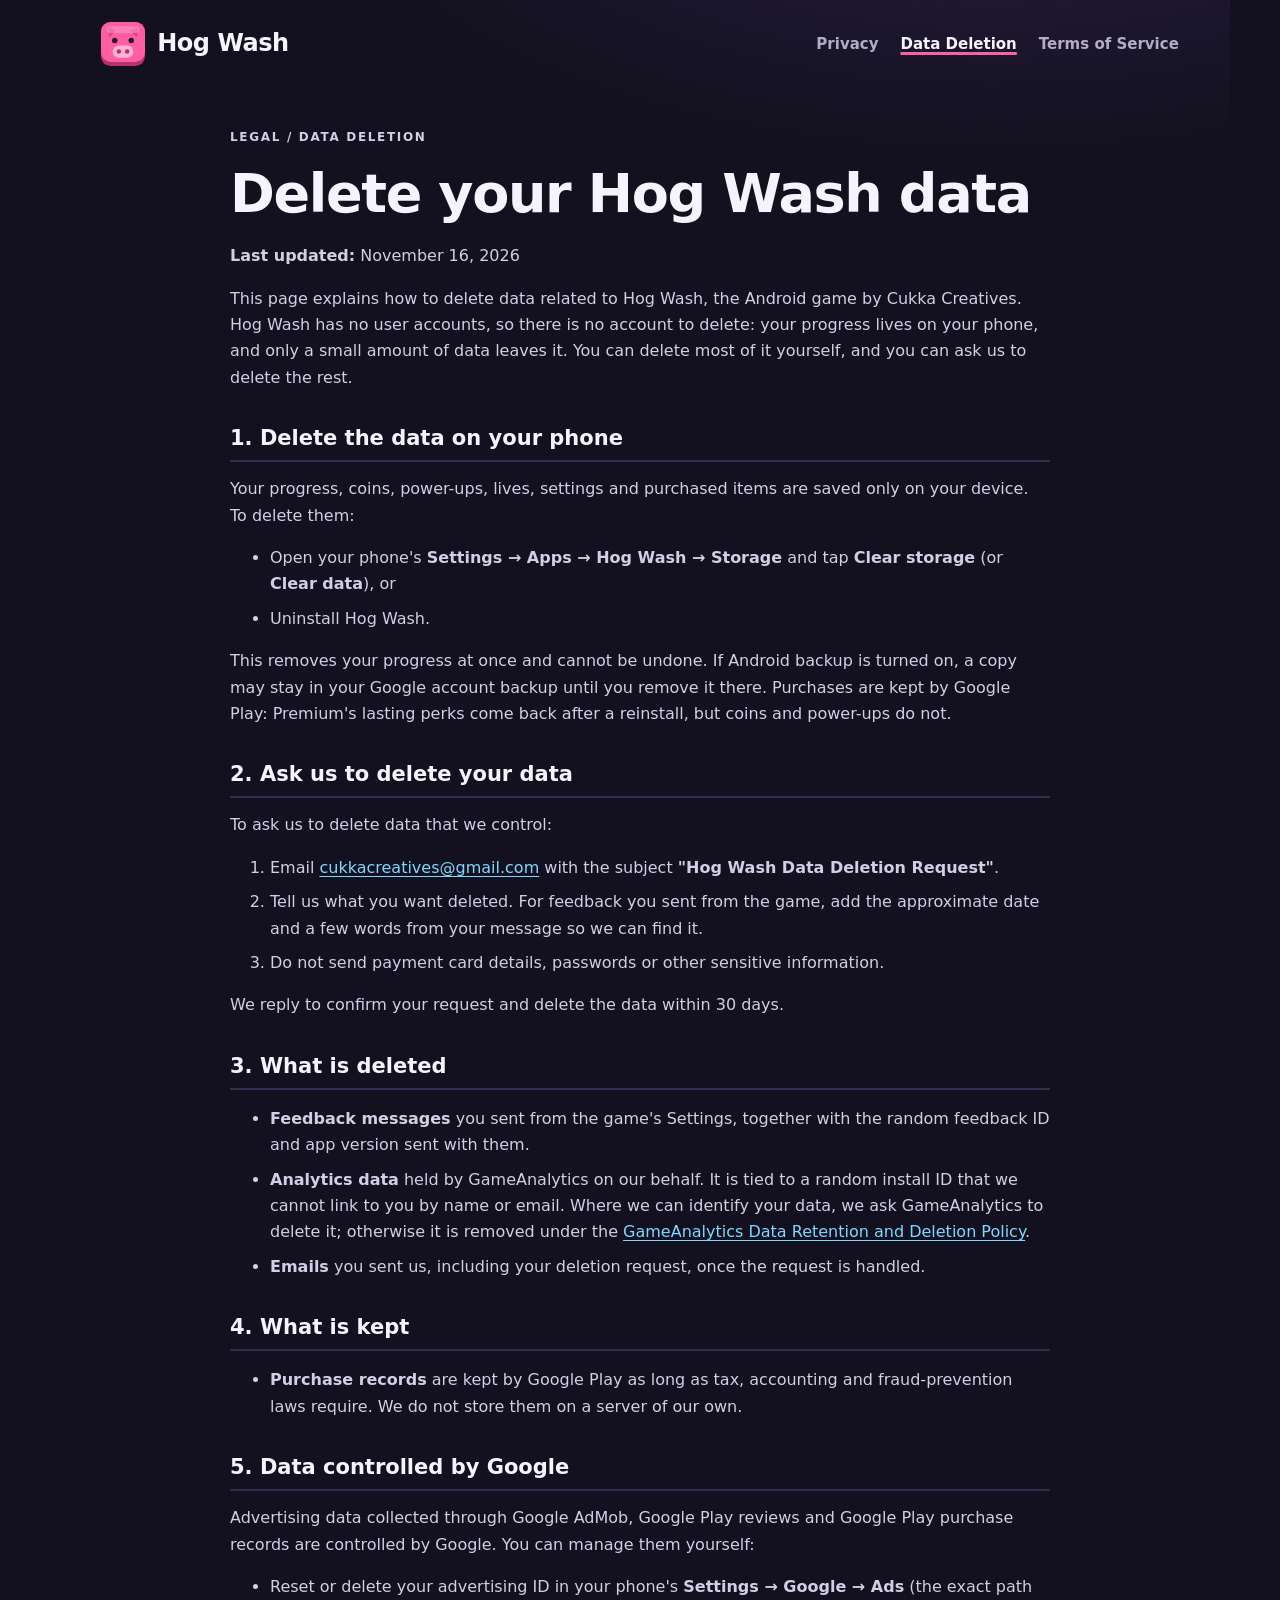
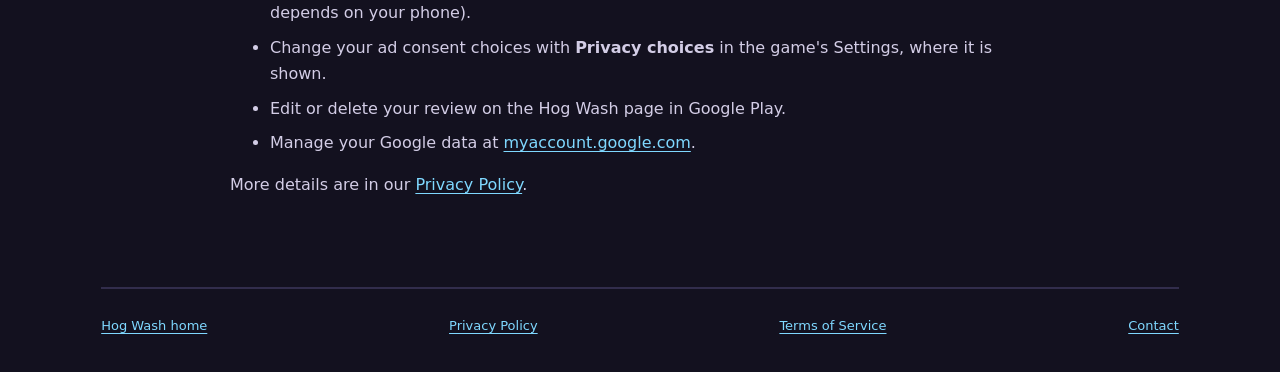
==== data-deletion.html @ 0574d858 "Add files via upload" ====
<!doctype html>
<html lang="en">
<head>
  <meta charset="utf-8" />
  <meta name="viewport" content="width=device-width, initial-scale=1" />
  <meta name="description" content="How to delete your Hog Wash data or request its deletion." />
  <meta name="theme-color" content="#13111f" />
  <title>Hog Wash — Data Deletion</title>
  <link rel="icon" href="./pig.svg" type="image/svg+xml" />
  <link rel="stylesheet" href="./styles.css" />
</head>
<body>
  <a class="skip-link" href="#main">Skip to content</a>
  <header class="site-header">
    <a class="brand" href="./" aria-label="Hog Wash home">
      <img src="./pig.svg" alt="" width="44" height="44" />
      <span>Hog Wash</span>
    </a>
    <nav aria-label="Legal">
      <a href="./privacy-policy.html">Privacy</a>
      <a aria-current="page" href="./data-deletion.html">Data Deletion</a>
      <a href="./terms-of-service.html">Terms of Service</a>
    </nav>
  </header>

  <main class="legal" id="main">
    <p class="eyebrow">Legal / Data deletion</p>
    <h1>Delete your Hog Wash data</h1>
    <p><strong>Last updated:</strong> November 16, 2026</p>

    <p>
      This page explains how to delete data related to Hog Wash, the Android game
      by Cukka Creatives. Hog Wash has no user accounts, so there is no account to
      delete: your progress lives on your phone, and only a small amount of data
      leaves it. You can delete most of it yourself, and you can ask us to delete
      the rest.
    </p>

    <h2>1. Delete the data on your phone</h2>
    <p>
      Your progress, coins, power-ups, lives, settings and purchased items are
      saved only on your device. To delete them:
    </p>
    <ul>
      <li>Open your phone's <strong>Settings → Apps → Hog Wash → Storage</strong> and tap <strong>Clear storage</strong> (or <strong>Clear data</strong>), or</li>
      <li>Uninstall Hog Wash.</li>
    </ul>
    <p>
      This removes your progress at once and cannot be undone. If Android backup
      is turned on, a copy may stay in your Google account backup until you
      remove it there. Purchases are kept by Google Play: Premium's lasting perks
      come back after a reinstall, but coins and power-ups do not.
    </p>

    <h2>2. Ask us to delete your data</h2>
    <p>To ask us to delete data that we control:</p>
    <ol>
      <li>
        Email
        <a href="mailto:cukkacreatives@gmail.com?subject=Hog%20Wash%20Data%20Deletion%20Request">cukkacreatives@gmail.com</a>
        with the subject <strong>"Hog Wash Data Deletion Request"</strong>.
      </li>
      <li>
        Tell us what you want deleted. For feedback you sent from the game, add
        the approximate date and a few words from your message so we can find it.
      </li>
      <li>
        Do not send payment card details, passwords or other sensitive
        information.
      </li>
    </ol>
    <p>
      We reply to confirm your request and delete the data within 30 days.
    </p>

    <h2>3. What is deleted</h2>
    <ul>
      <li>
        <strong>Feedback messages</strong> you sent from the game's Settings,
        together with the random feedback ID and app version sent with them.
      </li>
      <li>
        <strong>Analytics data</strong> held by GameAnalytics on our behalf. It is
        tied to a random install ID that we cannot link to you by name or email.
        Where we can identify your data, we ask GameAnalytics to delete it;
        otherwise it is removed under the
        <a href="https://www.gameanalytics.com/trust/data-retention-and-deletion-policy" target="_blank" rel="noopener">GameAnalytics Data Retention and Deletion Policy</a>.
      </li>
      <li>
        <strong>Emails</strong> you sent us, including your deletion request,
        once the request is handled.
      </li>
    </ul>

    <h2>4. What is kept</h2>
    <ul>
      <li>
        <strong>Purchase records</strong> are kept by Google Play as long as tax,
        accounting and fraud-prevention laws require. We do not store them on a
        server of our own.
      </li>
    </ul>

    <h2>5. Data controlled by Google</h2>
    <p>
      Advertising data collected through Google AdMob, Google Play reviews and
      Google Play purchase records are controlled by Google. You can manage them
      yourself:
    </p>
    <ul>
      <li>Reset or delete your advertising ID in your phone's <strong>Settings → Google → Ads</strong> (the exact path depends on your phone).</li>
      <li>Change your ad consent choices with <strong>Privacy choices</strong> in the game's Settings, where it is shown.</li>
      <li>Edit or delete your review on the Hog Wash page in Google Play.</li>
      <li>Manage your Google data at <a href="https://myaccount.google.com/data-and-privacy" target="_blank" rel="noopener">myaccount.google.com</a>.</li>
    </ul>

    <p>
      More details are in our <a href="./privacy-policy.html">Privacy Policy</a>.
    </p>
  </main>

  <footer>
    <a href="./">Hog Wash home</a>
    <a href="./privacy-policy.html">Privacy Policy</a>
    <a href="./terms-of-service.html">Terms of Service</a>
    <a href="mailto:cukkacreatives@gmail.com">Contact</a>
  </footer>
</body>
</html>
---- styles.css ----
:root {
  color-scheme: dark;
  --background: #13111f;
  --surface: #1e1b30;
  --surface-2: #26223c;
  --ink: #f6f3ff;
  --muted: #b3acc9;
  --line: #322d4c;
  --pink: #ff5fa2;
  --pink-dark: #b8306c;
  --orange: #ff8a1f;
  --cyan: #1fc0d6;
  --green: #4cc33d;
  --blue: #3c74e8;
  --purple: #9b5cf2;
  --yellow: #ffd23f;
  --yellow-dark: #d99a12;
}
* { box-sizing: border-box; }
html { background: var(--background); scroll-padding-top: 24px; }
body { max-width: 1180px; min-height: 100vh; margin: 0 auto; padding: 0 clamp(16px, 4vw, 56px); color: var(--ink); background: radial-gradient(1200px 600px at 80% -10%, #2a1f45 0%, transparent 60%), var(--background); font-family: "Segoe UI", system-ui, -apple-system, sans-serif; line-height: 1.65; }
a { color: #7fd8ff; text-underline-offset: 3px; }
a:hover { color: var(--pink); }
a:focus-visible { outline: 3px solid var(--yellow); outline-offset: 4px; border-radius: 4px; }
.skip-link { position: absolute; top: -100px; padding: 12px; color: var(--ink); background: var(--surface); z-index: 5; }
.skip-link:focus { top: 12px; }
.site-header { display: flex; justify-content: space-between; align-items: center; gap: 24px; padding: 22px 0; }
.brand { display: inline-flex; align-items: center; gap: 12px; color: var(--ink); text-decoration: none; font-size: 24px; font-weight: 800; letter-spacing: -.02em; }
.brand:hover { color: var(--ink); }
.brand img { flex-shrink: 0; }
nav, footer div { display: flex; flex-wrap: wrap; gap: 10px 22px; }
nav a { color: var(--muted); font-size: 15px; font-weight: 600; text-decoration: none; }
nav a:hover, nav a[aria-current="page"] { color: var(--ink); text-decoration: underline; text-decoration-thickness: 3px; text-decoration-color: var(--pink); }
main { padding: 12px 0 56px; }

/* Hero */
.hero { display: grid; grid-template-columns: minmax(0, 1.2fr) minmax(0, 1fr); align-items: center; gap: 32px; padding: clamp(28px, 5vw, 60px); border-radius: 28px; background: linear-gradient(160deg, var(--surface-2), var(--surface)); box-shadow: 0 6px 0 #0b0a14, inset 0 1px 0 rgb(255 255 255 / .06); }
.hero-logo { display: block; width: min(100%, 300px); height: auto; margin: 0 0 22px; filter: drop-shadow(0 10px 18px rgb(0 0 0 / .45)); }
.eyebrow { margin: 0 0 16px; color: var(--pink); font-size: 12px; font-weight: 800; text-transform: uppercase; letter-spacing: .14em; }
h1, h2, h3 { line-height: 1.1; letter-spacing: -.025em; }
h1 { margin: 0; font-size: clamp(38px, 5.6vw, 64px); font-weight: 800; }
h1 span, h2 span { color: var(--yellow); }
h2 { margin: 0 0 18px; font-size: clamp(30px, 4vw, 44px); font-weight: 800; }
h3 { margin: 0 0 8px; font-size: 20px; font-weight: 700; }
p { margin: 0 0 16px; }
.lede { max-width: 520px; margin: 22px 0 28px; color: var(--muted); font-size: 18px; }
.button { display: inline-flex; align-items: center; gap: 12px; padding: 14px 24px; border-radius: 16px; color: #3a2600; background: linear-gradient(180deg, #ffe27a, var(--yellow)); box-shadow: 0 5px 0 var(--yellow-dark); font-size: 16px; font-weight: 800; text-decoration: none; }
.button:hover { color: #3a2600; background: #ffe68a; }
.button:active { transform: translateY(3px); box-shadow: 0 2px 0 var(--yellow-dark); }
.hero-note { margin: 22px 0 0; color: var(--muted); font-size: 14px; }

/* Hero art: a cube picture above a row of slots with piglets */
.hero-art { display: grid; justify-items: center; gap: 4px; }
.hero-art .model { width: min(100%, 256px); height: auto; filter: drop-shadow(0 16px 22px rgb(0 0 0 / .5)); }
.slots { display: flex; gap: 10px; padding: 10px; border-radius: 20px; background: #0e0d18; box-shadow: inset 0 2px 8px rgb(0 0 0 / .6); }
.slot { display: grid; place-items: center; width: 74px; height: 74px; border-radius: 14px; background: #1b1830; box-shadow: inset 0 -3px 0 rgb(255 255 255 / .04); }
.slot.empty { border: 2px dashed var(--line); background: transparent; }
.piglet { position: relative; width: 64px; height: 64px; }
.piglet img { display: block; width: 100%; height: 100%; }
@supports ((mask-image: url("x.png")) or (-webkit-mask-image: url("x.png"))) {
  .piglet { background: var(--tint, #ffffff); -webkit-mask: url("./images/piglet.png") center / contain no-repeat; mask: url("./images/piglet.png") center / contain no-repeat; }
  .piglet img { mix-blend-mode: multiply; }
}
.piglet.pink { --tint: #ff7ab4; }
.piglet.orange { --tint: #ffa04a; }
.piglet.cyan { --tint: #4fd3e4; }

/* Sections */
.steps, .boosts { padding: 72px 0 24px; }
.section-heading { max-width: 640px; }
.section-heading > p:last-child { color: var(--muted); }
.card-grid { display: grid; grid-template-columns: repeat(3, minmax(0, 1fr)); gap: 20px; margin-top: 28px; }
.card-grid.four { grid-template-columns: repeat(4, minmax(0, 1fr)); }
.card-grid article { padding: 24px; border-radius: 20px; background: var(--surface); box-shadow: 0 4px 0 #0b0a14, inset 0 1px 0 rgb(255 255 255 / .05); }
.card-grid p { margin: 0; color: var(--muted); font-size: 15px; }
.badge { display: inline-grid; place-items: center; width: 40px; height: 40px; margin-bottom: 14px; border-radius: 11px; color: #fff; font-size: 18px; font-weight: 800; box-shadow: inset 0 -5px 0 rgb(0 0 0 / .25), inset 0 3px 0 rgb(255 255 255 / .3); text-shadow: 0 1px 0 rgb(0 0 0 / .25); }
.badge.pink { background: var(--pink); }
.badge.orange { background: var(--orange); }
.badge.cyan { background: var(--cyan); }
.badge.green { background: var(--green); }
.badge.blue { background: var(--blue); }
.badge.purple { background: var(--purple); }
.badge.yellow { background: var(--yellow); color: #3a2600; text-shadow: none; }
.twist { display: grid; grid-template-columns: auto 1fr; gap: 20px; align-items: center; margin-top: 28px; padding: 24px; border: 2px dashed var(--line); border-radius: 20px; }
.twist .badge { margin: 0; }
.twist p { margin: 0; color: var(--muted); }
.twist strong { color: var(--ink); }
.coins { margin-top: 20px; color: var(--muted); }
.notice { margin-top: 64px; padding: 28px 32px; border-radius: 20px; background: #221a33; border: 1px solid var(--line); }
.notice h2 { font-size: 20px; letter-spacing: 0; }
.notice p { color: var(--muted); font-size: 15px; }
.notice p:last-child { margin-bottom: 0; }

/* Legal pages */
.legal { max-width: 820px; margin: 0 auto; padding: 40px 0 72px; overflow-wrap: anywhere; }
.legal h1 { margin-bottom: 20px; font-size: clamp(34px, 6vw, 54px); }
.legal h2 { margin: 36px 0 14px; padding-bottom: 10px; border-bottom: 2px solid var(--line); font-size: 21px; letter-spacing: 0; }
.legal p, .legal li { color: #d3cde6; }
.legal li + li { margin-top: 8px; }

footer { display: flex; justify-content: space-between; align-items: flex-start; gap: 28px; padding: 26px 0 36px; border-top: 2px solid var(--line); color: var(--muted); font-size: 13px; }
footer p { margin: 0; }
footer div { justify-content: flex-end; }
@media (max-width: 900px) {
  .card-grid.four { grid-template-columns: repeat(2, minmax(0, 1fr)); }
}
@media (max-width: 680px) {
  .site-header { align-items: flex-start; flex-direction: column; gap: 12px; }
  .hero { grid-template-columns: 1fr; padding: 28px 20px; text-align: center; }
  .hero-logo { width: 220px; margin-inline: auto; }
  .lede { margin-inline: auto; }
  .hero-art .model { width: 220px; }
  .slot { width: 64px; height: 64px; }
  .piglet { width: 54px; height: 54px; }
  .card-grid, .card-grid.four { grid-template-columns: 1fr; }
  .steps, .boosts { padding-top: 52px; }
  .twist { grid-template-columns: 1fr; }
  .notice { margin-top: 36px; padding: 24px 20px; }
  footer { flex-direction: column; gap: 16px; }
  footer div { justify-content: flex-start; }
}
@media (prefers-reduced-motion: no-preference) {
  html { scroll-behavior: smooth; }
  .button { transition: background-color 150ms ease, transform 80ms ease; }
}
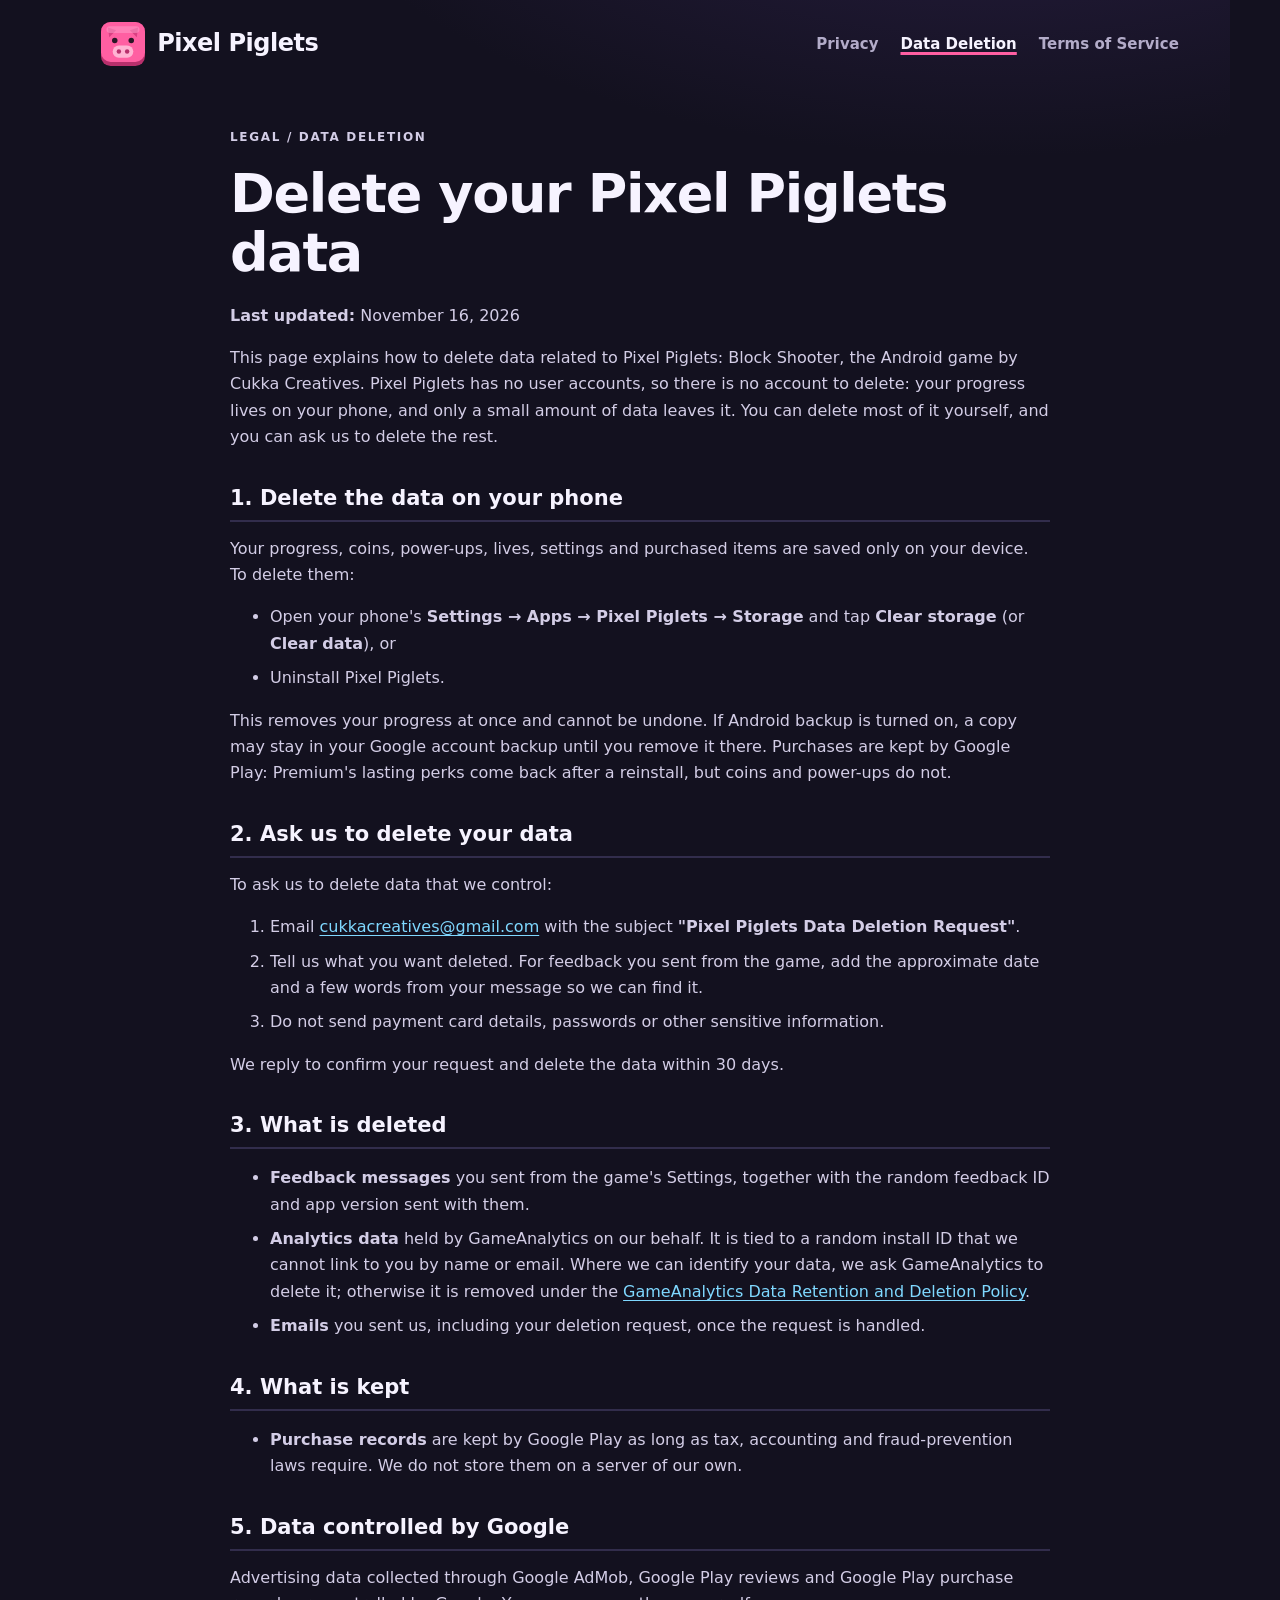
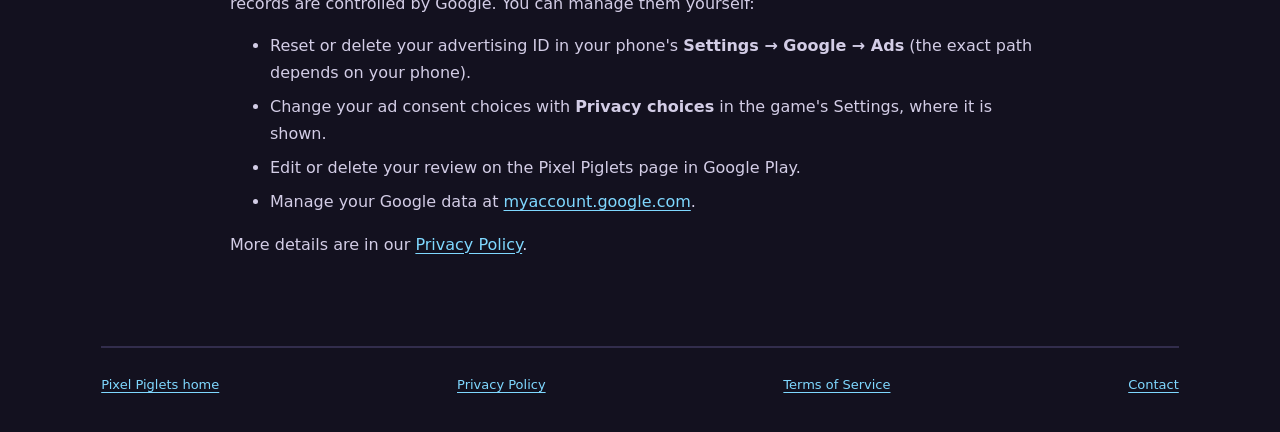
==== commit 1e3611a3: "Add files via upload" ====
--- a/data-deletion.html
+++ b/data-deletion.html
@@ -3,18 +3,18 @@
 <head>
   <meta charset="utf-8" />
   <meta name="viewport" content="width=device-width, initial-scale=1" />
-  <meta name="description" content="How to delete your Hog Wash data or request its deletion." />
+  <meta name="description" content="How to delete your Pixel Piglets: Block Shooter data or request its deletion." />
   <meta name="theme-color" content="#13111f" />
-  <title>Hog Wash — Data Deletion</title>
+  <title>Pixel Piglets: Block Shooter — Data Deletion</title>
   <link rel="icon" href="./pig.svg" type="image/svg+xml" />
   <link rel="stylesheet" href="./styles.css" />
 </head>
 <body>
   <a class="skip-link" href="#main">Skip to content</a>
   <header class="site-header">
-    <a class="brand" href="./" aria-label="Hog Wash home">
+    <a class="brand" href="./" aria-label="Pixel Piglets home">
       <img src="./pig.svg" alt="" width="44" height="44" />
-      <span>Hog Wash</span>
+      <span>Pixel Piglets</span>
     </a>
     <nav aria-label="Legal">
       <a href="./privacy-policy.html">Privacy</a>
@@ -25,12 +25,12 @@
 
   <main class="legal" id="main">
     <p class="eyebrow">Legal / Data deletion</p>
-    <h1>Delete your Hog Wash data</h1>
+    <h1>Delete your Pixel Piglets data</h1>
     <p><strong>Last updated:</strong> November 16, 2026</p>
 
     <p>
-      This page explains how to delete data related to Hog Wash, the Android game
-      by Cukka Creatives. Hog Wash has no user accounts, so there is no account to
+      This page explains how to delete data related to Pixel Piglets: Block Shooter, the Android game
+      by Cukka Creatives. Pixel Piglets has no user accounts, so there is no account to
       delete: your progress lives on your phone, and only a small amount of data
       leaves it. You can delete most of it yourself, and you can ask us to delete
       the rest.
@@ -42,8 +42,8 @@
       saved only on your device. To delete them:
     </p>
     <ul>
-      <li>Open your phone's <strong>Settings → Apps → Hog Wash → Storage</strong> and tap <strong>Clear storage</strong> (or <strong>Clear data</strong>), or</li>
-      <li>Uninstall Hog Wash.</li>
+      <li>Open your phone's <strong>Settings → Apps → Pixel Piglets → Storage</strong> and tap <strong>Clear storage</strong> (or <strong>Clear data</strong>), or</li>
+      <li>Uninstall Pixel Piglets.</li>
     </ul>
     <p>
       This removes your progress at once and cannot be undone. If Android backup
@@ -57,8 +57,8 @@
     <ol>
       <li>
         Email
-        <a href="mailto:cukkacreatives@gmail.com?subject=Hog%20Wash%20Data%20Deletion%20Request">cukkacreatives@gmail.com</a>
-        with the subject <strong>"Hog Wash Data Deletion Request"</strong>.
+        <a href="mailto:cukkacreatives@gmail.com?subject=Pixel%20Piglets%20Data%20Deletion%20Request">cukkacreatives@gmail.com</a>
+        with the subject <strong>"Pixel Piglets Data Deletion Request"</strong>.
       </li>
       <li>
         Tell us what you want deleted. For feedback you sent from the game, add
@@ -110,7 +110,7 @@
     <ul>
       <li>Reset or delete your advertising ID in your phone's <strong>Settings → Google → Ads</strong> (the exact path depends on your phone).</li>
       <li>Change your ad consent choices with <strong>Privacy choices</strong> in the game's Settings, where it is shown.</li>
-      <li>Edit or delete your review on the Hog Wash page in Google Play.</li>
+      <li>Edit or delete your review on the Pixel Piglets page in Google Play.</li>
       <li>Manage your Google data at <a href="https://myaccount.google.com/data-and-privacy" target="_blank" rel="noopener">myaccount.google.com</a>.</li>
     </ul>
 
@@ -120,7 +120,7 @@
   </main>
 
   <footer>
-    <a href="./">Hog Wash home</a>
+    <a href="./">Pixel Piglets home</a>
     <a href="./privacy-policy.html">Privacy Policy</a>
     <a href="./terms-of-service.html">Terms of Service</a>
     <a href="mailto:cukkacreatives@gmail.com">Contact</a>
--- a/styles.css
+++ b/styles.css
@@ -35,7 +35,7 @@
 
 /* Hero */
 .hero { display: grid; grid-template-columns: minmax(0, 1.2fr) minmax(0, 1fr); align-items: center; gap: 32px; padding: clamp(28px, 5vw, 60px); border-radius: 28px; background: linear-gradient(160deg, var(--surface-2), var(--surface)); box-shadow: 0 6px 0 #0b0a14, inset 0 1px 0 rgb(255 255 255 / .06); }
-.hero-logo { display: block; width: min(100%, 300px); height: auto; margin: 0 0 22px; filter: drop-shadow(0 10px 18px rgb(0 0 0 / .45)); }
+.hero-logo { display: block; width: min(100%, 420px); height: auto; margin: 0 0 22px; filter: drop-shadow(0 10px 18px rgb(0 0 0 / .45)); }
 .eyebrow { margin: 0 0 16px; color: var(--pink); font-size: 12px; font-weight: 800; text-transform: uppercase; letter-spacing: .14em; }
 h1, h2, h3 { line-height: 1.1; letter-spacing: -.025em; }
 h1 { margin: 0; font-size: clamp(38px, 5.6vw, 64px); font-weight: 800; }
@@ -107,7 +107,7 @@
 @media (max-width: 680px) {
   .site-header { align-items: flex-start; flex-direction: column; gap: 12px; }
   .hero { grid-template-columns: 1fr; padding: 28px 20px; text-align: center; }
-  .hero-logo { width: 220px; margin-inline: auto; }
+  .hero-logo { width: 300px; margin-inline: auto; }
   .lede { margin-inline: auto; }
   .hero-art .model { width: 220px; }
   .slot { width: 64px; height: 64px; }
